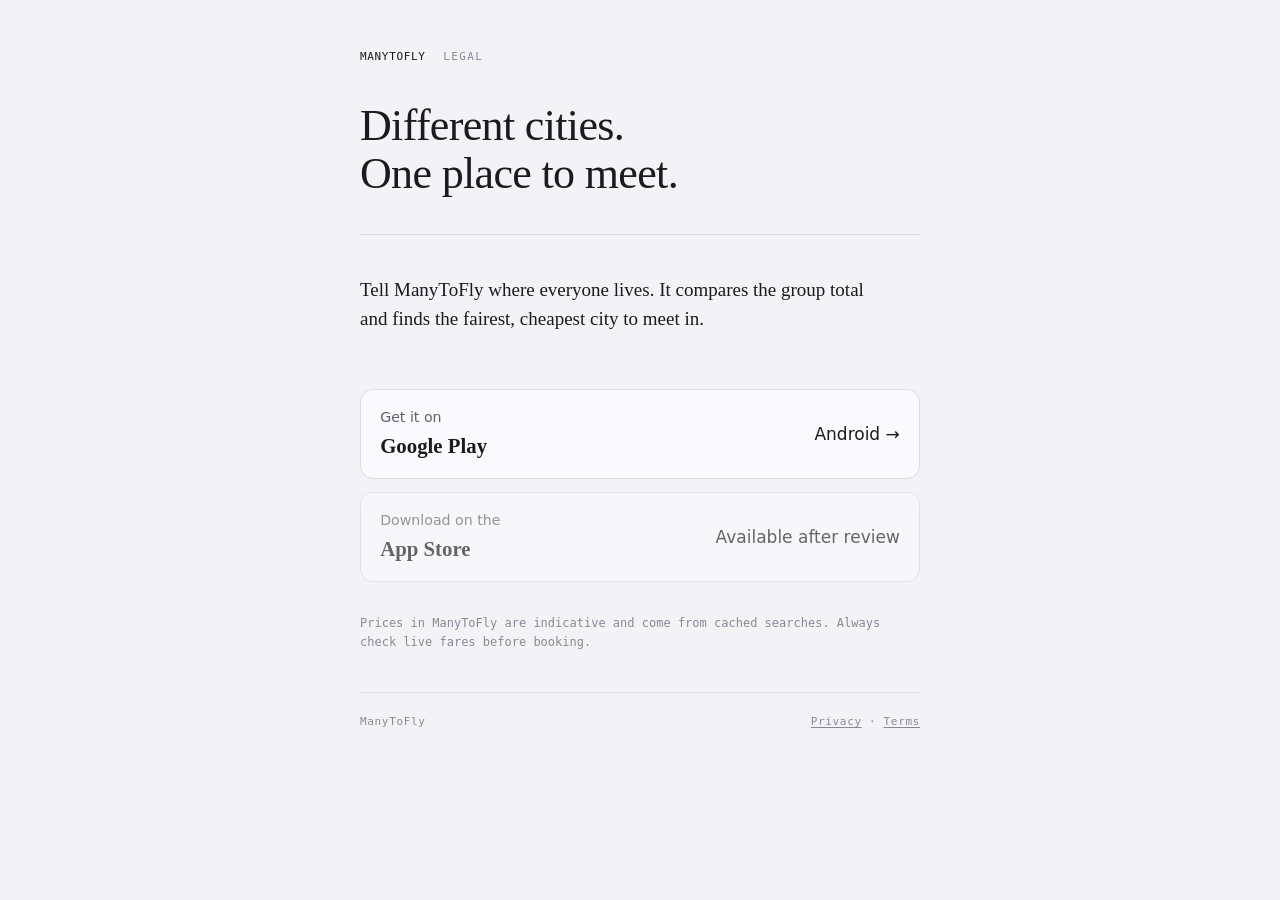
==== manytofly/download/index.html @ c2e67dbf "Add a stable ManyToFly download link Give shared plans one short URL that can route each reader to t" ====
<!DOCTYPE html>
<html lang="en">
<head>
<meta charset="utf-8">
<meta name="viewport" content="width=device-width, initial-scale=1">
<title>Get ManyToFly</title>
<meta name="description" content="Download ManyToFly and find the cheapest place for everyone to meet.">
<meta property="og:title" content="ManyToFly — find where everyone should meet">
<meta property="og:description" content="Different home cities. One fair place to meet.">
<link rel="stylesheet" href="../../style.css">
<style>
  .download { max-width: 38rem; }
  .stores { display: grid; gap: .8rem; margin: 2rem 0; }
  .store {
    display: flex; align-items: center; justify-content: space-between;
    padding: 1rem 1.2rem; border: 1px solid var(--rule); border-radius: .8rem;
    color: var(--ink); text-decoration: none; background: var(--card);
  }
  .store:hover { border-color: var(--accent); }
  .store small { color: var(--muted); display: block; }
  .store strong { font-family: var(--display); font-size: 1.3rem; }
  .coming { opacity: .65; cursor: default; }
</style>
</head>
<body>
<main class="page download">
  <nav class="crumbs">
    <span class="mark">ManyToFly</span>
    <a href="../">Legal</a>
  </nav>

  <header class="masthead">
    <h1>Different cities.<br>One place to meet.</h1>
  </header>

  <div class="opening">
    <p>Tell ManyToFly where everyone lives. It compares the group total and finds the fairest, cheapest city to meet in.</p>
  </div>

  <div class="stores">
    <a class="store" href="https://play.google.com/store/apps/details?id=io.aligneo.manytofly">
      <span><small>Get it on</small><strong>Google Play</strong></span>
      <span aria-hidden="true">Android →</span>
    </a>
    <span class="store coming">
      <span><small>Download on the</small><strong>App Store</strong></span>
      <span>Available after review</span>
    </span>
  </div>

  <p class="dateline">Prices in ManyToFly are indicative and come from cached searches. Always check live fares before booking.</p>

  <footer class="foot">
    <span>ManyToFly</span>
    <span><a href="../privacy.html">Privacy</a> · <a href="../terms.html">Terms</a></span>
  </footer>
</main>
</body>
</html>
---- style.css ----
/* ─────────────────────────────────────────────────────────────────
   TalkPat legal pages
   Structure: each clause pairs a formal statement (main column)
   with a one-line plain-language gloss (margin) — the app's own
   micro-reflection device, applied to a contract.
   ───────────────────────────────────────────────────────────────── */

:root {
  --paper:   #f3f3f6;
  --card:    #fafafc;
  --ink:     #1b1922;
  --muted:   #625e70;
  --faint:   #8b8798;
  --rule:    #dcd9e3;
  --accent:  #5e4670;
  --gloss-bg:#eceaf2;
  --flag:    #f7e6a8;
  --flag-ink:#5c4508;

  --display: "Charter", "Iowan Old Style", "Palatino Linotype", Palatino, Georgia, serif;
  --body:    system-ui, -apple-system, "Segoe UI", Roboto, "Helvetica Neue", Arial, sans-serif;
  --util:    ui-monospace, "SF Mono", "Cascadia Mono", "Roboto Mono", Menlo, Consolas, monospace;

  --measure: 33rem;
  --gloss:   11rem;
}

@media (prefers-color-scheme: dark) {
  :root {
    --paper:   #14131a;
    --card:    #1c1a24;
    --ink:     #e8e6ec;
    --muted:   #a09bad;
    --faint:   #7d788a;
    --rule:    #2e2b38;
    --accent:  #bda3d4;
    --gloss-bg:#1f1c28;
    --flag:    #43380f;
    --flag-ink:#f2dd93;
  }
}

*, *::before, *::after { box-sizing: border-box; }
html { -webkit-text-size-adjust: 100%; scroll-behavior: smooth; }
@media (prefers-reduced-motion: reduce) { html { scroll-behavior: auto; } }

body {
  margin: 0;
  background: var(--paper);
  color: var(--ink);
  font-family: var(--body);
  font-size: 1.0625rem;
  line-height: 1.6;
  -webkit-font-smoothing: antialiased;
}

.page {
  max-width: calc(var(--measure) + var(--gloss) + 6rem);
  margin: 0 auto;
  padding: 3rem 1.5rem 5rem;
}

/* ── masthead ───────────────────────────────────────────────── */
.crumbs {
  font-family: var(--util);
  font-size: 0.6875rem;
  letter-spacing: 0.13em;
  text-transform: uppercase;
  color: var(--faint);
  margin: 0 0 2.25rem;
  display: flex;
  flex-wrap: wrap;
  gap: 0.35rem 1.1rem;
  align-items: baseline;
}
.crumbs .mark { color: var(--ink); letter-spacing: 0.06em; }
.crumbs a { color: var(--faint); text-decoration: none; }
.crumbs a:hover { color: var(--accent); }

.masthead { border-bottom: 1px solid var(--rule); padding-bottom: 1.5rem; margin-bottom: 2.5rem; }

h1 {
  font-family: var(--display);
  font-weight: 400;
  font-size: clamp(2rem, 6vw, 2.75rem);
  line-height: 1.1;
  letter-spacing: -0.015em;
  margin: 0 0 0.7rem;
  max-width: 24ch;
}

.dateline { font-family: var(--util); font-size: 0.75rem; color: var(--faint); margin: 0; }

/* ── opening summary ────────────────────────────────────────── */
.opening {
  max-width: var(--measure);
  margin: 0 0 3.5rem;
  font-family: var(--display);
  font-size: 1.1875rem;
  line-height: 1.55;
}
.opening p { margin: 0 0 1rem; }
.opening p:last-child { margin-bottom: 0; }
.opening .kicker {
  display: block;
  font-family: var(--util);
  font-size: 0.6875rem;
  letter-spacing: 0.13em;
  text-transform: uppercase;
  color: var(--faint);
  margin-bottom: 0.9rem;
}

/* ── clauses ────────────────────────────────────────────────── */
.clause {
  display: grid;
  grid-template-columns: var(--gloss) minmax(0, 1fr);
  column-gap: 3rem;
  padding: 2rem 0;
  border-top: 1px solid var(--rule);
  scroll-margin-top: 1.5rem;
}

.clause .gloss {
  font-family: var(--display);
  font-size: 0.9375rem;
  line-height: 1.45;
  color: var(--muted);
  margin: 0;
  align-self: start;
}
.clause .gloss .n {
  display: block;
  font-family: var(--util);
  font-size: 0.6875rem;
  letter-spacing: 0.1em;
  color: var(--faint);
  margin-bottom: 0.5rem;
}
.clause .gloss .n a { color: inherit; text-decoration: none; }
.clause .gloss .n a:hover { color: var(--accent); }

.clause .text { max-width: var(--measure); }

.clause h2 {
  font-family: var(--display);
  font-weight: 400;
  font-size: 1.375rem;
  line-height: 1.2;
  letter-spacing: -0.01em;
  margin: -0.2rem 0 0.9rem;
}

.clause h3 {
  font-family: var(--util);
  font-weight: 500;
  font-size: 0.6875rem;
  letter-spacing: 0.11em;
  text-transform: uppercase;
  color: var(--muted);
  margin: 1.75rem 0 0.6rem;
}

p { margin: 0 0 0.9rem; }
p:last-child { margin-bottom: 0; }
ul { margin: 0 0 0.9rem; padding-left: 1.15rem; }
li { margin-bottom: 0.45rem; }
li:last-child { margin-bottom: 0; }

a { color: var(--accent); text-decoration: underline; text-underline-offset: 0.15em; text-decoration-thickness: 1px; }
strong { font-weight: 600; }
em { font-style: italic; }

/* ── emphasis block: safety, emergencies ────────────────────── */
.notice {
  background: var(--card);
  border: 1px solid var(--rule);
  border-left: 3px solid var(--accent);
  padding: 1.1rem 1.25rem;
  margin: 1.25rem 0;
}
.notice p { margin-bottom: 0.7rem; }
.notice p:last-child { margin-bottom: 0; }

/* ── data table ─────────────────────────────────────────────── */
.data { width: 100%; border-collapse: collapse; font-size: 0.9375rem; margin: 0.4rem 0 1.1rem; }
.data th, .data td {
  text-align: left;
  vertical-align: top;
  padding: 0.65rem 1rem 0.65rem 0;
  border-bottom: 1px solid var(--rule);
}
.data th {
  font-family: var(--util);
  font-weight: 500;
  font-size: 0.625rem;
  letter-spacing: 0.11em;
  text-transform: uppercase;
  color: var(--muted);
  border-bottom-color: var(--ink);
}
.data td:first-child { padding-right: 1.25rem; }

/* ── placeholder flag ───────────────────────────────────────── */
.fill {
  background: var(--flag);
  color: var(--flag-ink);
  font-family: var(--util);
  font-size: 0.8125em;
  padding: 0.05em 0.35em;
  border-radius: 2px;
}

.allcaps { font-size: 0.9375rem; line-height: 1.55; }

/* ── footer ─────────────────────────────────────────────────── */
.foot {
  border-top: 1px solid var(--rule);
  margin-top: 2.5rem;
  padding-top: 1.25rem;
  font-family: var(--util);
  font-size: 0.6875rem;
  letter-spacing: 0.06em;
  color: var(--faint);
  display: flex;
  flex-wrap: wrap;
  gap: 0.5rem 1.5rem;
  justify-content: space-between;
}
.foot a { color: var(--faint); }

/* ── index ──────────────────────────────────────────────────── */
.docs { list-style: none; padding: 0; margin: 3rem 0 0; max-width: var(--measure); }
.docs li { border-top: 1px solid var(--rule); }
.docs li:last-child { border-bottom: 1px solid var(--rule); }
.docs a { display: block; padding: 1.5rem 0; text-decoration: none; color: inherit; }
.docs .t { font-family: var(--display); font-size: 1.375rem; display: block; margin-bottom: 0.3rem; }
.docs a:hover .t { color: var(--accent); }
.docs .d { color: var(--muted); font-size: 0.9375rem; }

/* ── narrow: gloss becomes a tinted band above the clause ───── */
@media (max-width: 46rem) {
  .clause { grid-template-columns: 1fr; row-gap: 1.1rem; }
  .clause .gloss {
    background: var(--gloss-bg);
    padding: 0.85rem 1rem;
    border-radius: 3px;
    font-size: 1rem;
  }
  .clause h2 { margin-top: 0; }
}

/* ── print ──────────────────────────────────────────────────── */
@media print {
  :root { --paper:#fff; --card:#fff; --gloss-bg:#fff; --ink:#000; --muted:#333; --faint:#555; --rule:#bbb; --accent:#000; }
  .crumbs, .foot { display: none; }
  .clause { break-inside: avoid; }
  a { text-decoration: none; }
}

:focus-visible { outline: 2px solid var(--accent); outline-offset: 3px; }
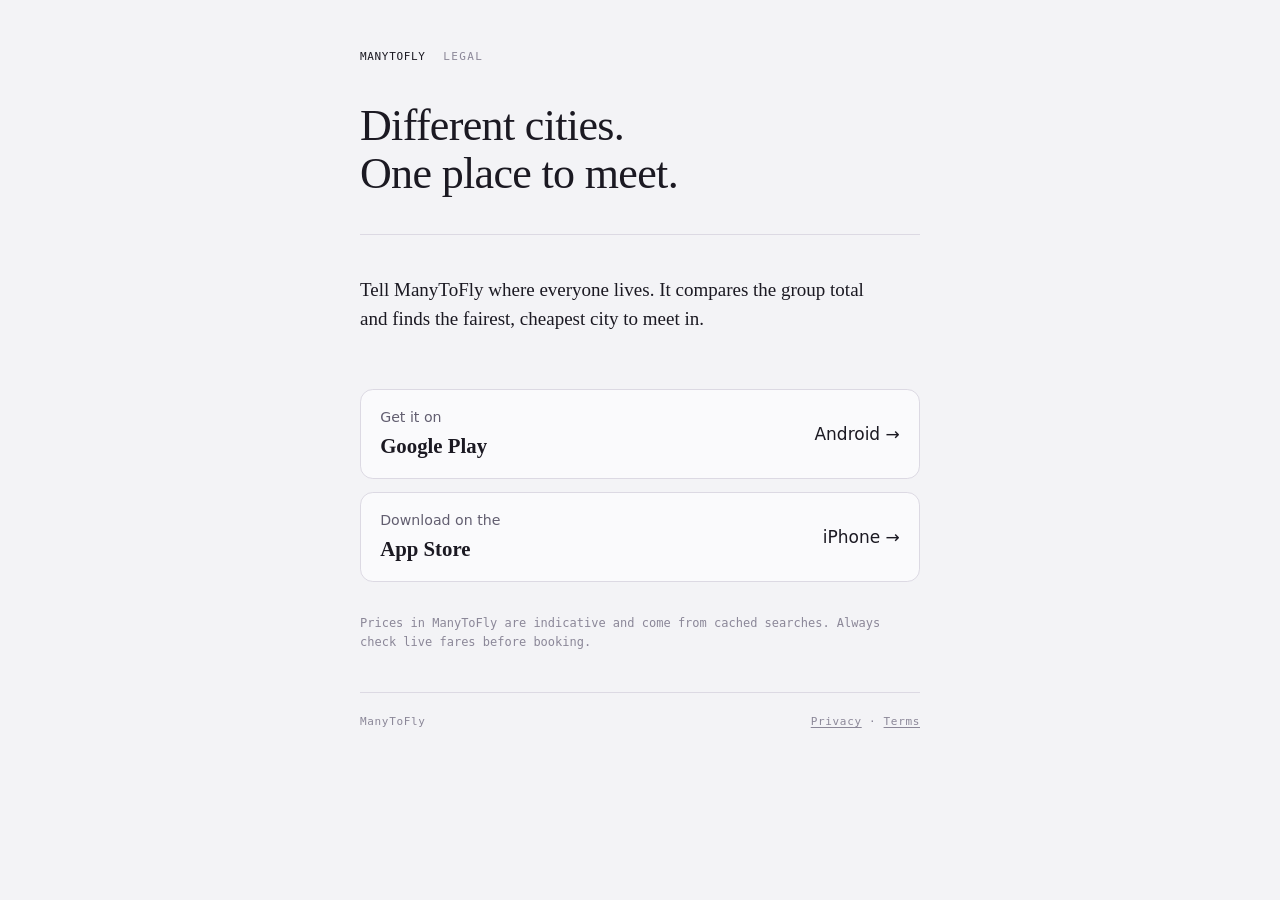
==== commit d494ad7c: "Link the ManyToFly download page to the live App Store listing Co-authored-by: Cursor <cursoragent@c" ====
--- a/manytofly/download/index.html
+++ b/manytofly/download/index.html
@@ -19,7 +19,6 @@
   .store:hover { border-color: var(--accent); }
   .store small { color: var(--muted); display: block; }
   .store strong { font-family: var(--display); font-size: 1.3rem; }
-  .coming { opacity: .65; cursor: default; }
 </style>
 </head>
 <body>
@@ -42,10 +41,10 @@
       <span><small>Get it on</small><strong>Google Play</strong></span>
       <span aria-hidden="true">Android →</span>
     </a>
-    <span class="store coming">
-      <span><small>Download on the</small><strong>App Store</strong></span>
-      <span>Available after review</span>
-    </span>
+      <a class="store" href="https://apps.apple.com/app/id6802356395">
+        <span><small>Download on the</small><strong>App Store</strong></span>
+        <span aria-hidden="true">iPhone →</span>
+      </a>
   </div>
 
   <p class="dateline">Prices in ManyToFly are indicative and come from cached searches. Always check live fares before booking.</p>
